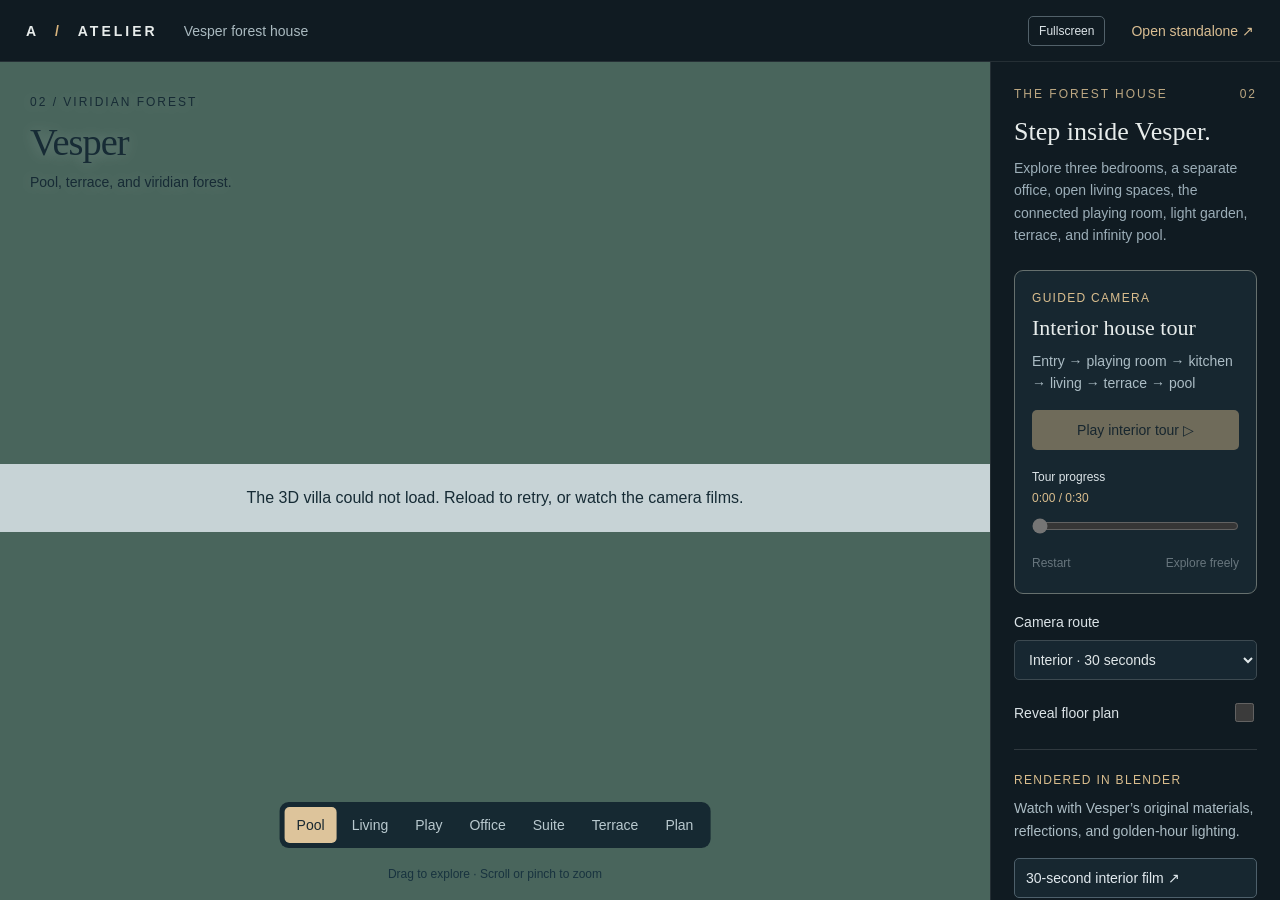
==== web/luxury/index.html @ 3bc0e454 "Improve Vesper loading and fullscreen viewing" ====
<!doctype html><html lang="en"><head><meta charset="utf-8"><meta name="viewport" content="width=device-width,initial-scale=1"><title>Atelier — Vesper</title><link rel="stylesheet" href="style.css"><link rel="stylesheet" href="villa.css"><script type="importmap">{"imports":{"three":"./vendor/three.module.js"}}</script></head><body>
<header><div class="brand">A<span> / </span>ATELIER</div><span class="project">Vesper forest house</span><button id="fullscreen" type="button" style="margin-left:auto;border:1px solid #52616a;border-radius:5px;background:none;color:#dce4e8;padding:7px 10px;font-size:12px">Fullscreen</button><a href="./" target="_blank" rel="noopener" style="margin-left:0">Open standalone ↗</a></header>
<main><section id="viewport" aria-label="Interactive Vesper house"><div class="scene-label"><span>02 / VIRIDIAN FOREST</span><h1>Vesper</h1><p id="scene-caption">A quiet modern house at golden hour.</p></div><div id="loading" role="status">Loading the furnished forest house…</div><div class="views"><button data-view="exterior" class="active">Pool</button><button data-view="living">Living</button><button data-view="playing">Play</button><button data-view="office">Office</button><button data-view="primary">Suite</button><button data-view="terrace">Terrace</button><button data-view="plan">Plan</button></div><div class="hint">Drag to explore · Scroll or pinch to zoom</div><div id="film" hidden><video id="video" controls playsinline preload="none" poster="assets/interior.png"></video><button id="close-film">Back to 3D ×</button></div></section>
<aside><div class="panel-title"><span>THE FOREST HOUSE</span><b>02</b></div><h2>Step inside Vesper.</h2><p class="intro">Explore three bedrooms, a separate office, open living spaces, the connected playing room, light garden, terrace, and infinity pool.</p>
<div class="tour-card"><span class="kicker">GUIDED CAMERA</span><h3>Interior house tour</h3><p>Entry → playing room → kitchen → living → terrace → pool</p><button id="play" disabled>Play interior tour ▷</button><div class="timeline"><label for="progress">Tour progress <output id="elapsed">0:00 / 0:30</output></label><input id="progress" aria-label="Tour progress" type="range" min="0" max="30" step="0.05" value="0" disabled></div><div class="tour-actions"><button id="restart" disabled>Restart</button><button id="exit-tour" disabled>Explore freely</button></div></div>
<label for="tour-select">Camera route</label><select id="tour-select"><option value="interior">Interior · 30 seconds</option><option value="exterior">Golden-hour house tour · 35 seconds</option></select>
<div class="toggle"><label for="reveal">Reveal floor plan</label><input type="checkbox" id="reveal" disabled></div>
<div class="films"><span class="kicker">RENDERED IN BLENDER</span><p>Watch with Vesper’s original materials, reflections, and golden-hour lighting.</p><button data-film="interior">30-second interior film ↗</button><button data-film="exterior">35-second house tour ↗</button></div>
<div class="metrics"><div><strong>3</strong><span>furnished bedrooms</span></div><div><strong>7 m²</strong><span>connected playing room</span></div></div><p id="status" role="status">Loading the scene and camera paths.</p><a class="builder-link" href="concept.html">Open concept builder ↗</a><p class="note">Live 3D uses an optimized forest and compressed geometry for smooth browsing. Camera films preserve the full Blender render.</p></aside></main><script type="module" src="villa.js"></script></body></html>
---- web/luxury/style.css ----
:root{font-family:Arial,sans-serif;color:#e7eceb;background:#101b22;font-size:16px;color-scheme:dark}*{box-sizing:border-box}body{margin:0}button,input,select{font:inherit}button,a,input,select{touch-action:manipulation}button{cursor:pointer}button:focus-visible,a:focus-visible,input:focus-visible,select:focus-visible{outline:2px solid #e3bd7b;outline-offset:4px}header{height:62px;display:flex;align-items:center;gap:26px;padding:0 26px;border-bottom:1px solid #ffffff16;background:#101b22}.brand{font-size:14px;letter-spacing:3px;font-weight:700}.brand span{color:#d9b47d;padding:0 9px}.project{color:#aabac0;font-size:14px}header a{margin-left:auto;color:#d9bd92;text-decoration:none;font-size:14px}main{display:grid;grid-template-columns:minmax(0,1fr) 290px;height:calc(100dvh - 62px)}#viewport{position:relative;overflow:hidden;min-height:390px;background:#96aeb9}canvas{display:block;width:100%;height:100%;touch-action:none}.scene-label{position:absolute;top:30px;left:30px;pointer-events:none;color:#172b35;text-shadow:0 1px 15px #ffffff40}.scene-label span{font-size:12px;letter-spacing:2px}.scene-label h1{font-family:Georgia,serif;font-size:clamp(25px,3vw,42px);font-weight:400;letter-spacing:-1px;margin:10px 0}.scene-label p{font-size:14px;margin:0}.views{position:absolute;z-index:1;bottom:52px;left:50%;transform:translateX(-50%);display:flex;gap:3px;background:#12242fe8;padding:5px;border-radius:9px;white-space:nowrap}.views button{border:0;background:none;color:#b9c9cf;padding:10px 12px;border-radius:5px;font-size:14px}.views button.active,.views button[aria-pressed=true]{background:#ddc49b;color:#182831}.hint{position:absolute;bottom:19px;width:100%;text-align:center;color:#18333f;font-size:12px}aside{padding:25px 23px;overflow:auto;border-left:1px solid #ffffff16}.panel-title{display:flex;justify-content:space-between;font-size:12px;letter-spacing:2px;color:#bca782}.panel-title b{font-weight:400}h2{font-family:Georgia,serif;font-size:26px;font-weight:400;margin:16px 0 10px}.intro{font-size:14px;color:#9caeb8;line-height:1.6;margin:0 0 23px}label,legend{font-size:14px;color:#dbe3e7}label{display:block;margin-top:20px}output{float:right;color:#dabe8e}input[type=range]{width:100%;accent-color:#d7b880;margin:13px 0 0}fieldset{padding:0;margin:23px 0 0;border:0}.finishes{display:flex;gap:6px;margin-top:12px}.finishes button{flex:1;padding:8px 2px;background:#172731;border:1px solid #33414a;color:#a8bac4;font-size:12px;border-radius:5px}.finishes button[aria-pressed=true]{border-color:#dabe8e;color:#eed5ac}.finishes i{display:block;width:28px;height:28px;border-radius:50%;margin:0 auto 8px}select{margin-top:10px;padding:10px;width:100%;background:#172731;border:1px solid #3d4a51;border-radius:5px;color:#e0e7e9;font-size:14px}.toggle{display:flex;align-items:center;justify-content:space-between;margin-top:20px}.toggle label{margin:0}.toggle input{width:19px;height:19px;accent-color:#d7b880}.metrics{display:flex;gap:22px;border-top:1px solid #ffffff20;margin-top:24px;padding-top:21px}.metrics strong{font-size:25px;font-weight:400;color:#ead1ab;display:block}.metrics span{font-size:12px;color:#97aab5;display:block;margin-top:7px}.note{font-size:12px;line-height:1.6;color:#9cafbb;margin:18px 0}.actions{display:flex;gap:8px}.actions button{padding:11px 14px;border:1px solid #52616a;border-radius:5px;background:none;color:#dce4e8;font-size:14px}.actions button:first-child{background:#dabe8e;color:#15242d;border-color:#dabe8e}#status{font-size:12px;color:#b9c6cc;min-height:20px}#loading{position:absolute;top:48%;width:100%;text-align:center;padding:25px;color:#162b35;background:#dce5e9dd}#loading:empty{display:none}@media(max-width:680px){header{padding:0 15px;gap:12px}.project{display:none}main{display:flex;flex-direction:column;height:auto}#viewport{height:57dvh;min-height:360px}aside{overflow:visible;padding:24px;border-left:0}.scene-label{top:20px;left:20px}.views button{padding:9px;font-size:12px}.hint{font-size:11px}header a{font-size:12px}.metrics{justify-content:space-between}}@media(prefers-reduced-motion:reduce){*{scroll-behavior:auto}}
---- web/luxury/villa.css ----
h3{font-family:Georgia,serif;font-size:22px;font-weight:400;margin:9px 0}.tour-card{border:1px solid #66706e;background:#172730;padding:17px;border-radius:9px}.kicker{font-size:12px;letter-spacing:1.3px;color:#dabe8e}.tour-card p,.films p{font-size:14px;color:#acbdc5;line-height:1.6;margin:9px 0 16px}.tour-card>button{width:100%;padding:12px;border:0;border-radius:5px;background:#dabe8e;color:#17252d;font-size:14px}.tour-card label{font-size:12px}.tour-card output{float:none;display:block;margin-top:7px}.tour-actions{display:flex;gap:8px;justify-content:space-between;margin-top:12px}.tour-actions button{background:none;color:#c9d5db;border:0;padding:6px 0;font-size:12px}.films{border-top:1px solid #ffffff22;margin-top:24px;padding-top:20px}.films button{display:block;width:100%;margin-top:9px;padding:11px;text-align:left;border:1px solid #4e606b;border-radius:5px;color:#e1e9ee;background:#172730;font-size:14px}.builder-link{color:#dabe8e;font-size:14px;text-underline-offset:5px}.scene-label{z-index:1}.views{z-index:2}button:disabled{opacity:.45;cursor:wait}#film{position:absolute;inset:0;background:#080d11;z-index:5;display:flex;align-items:center;justify-content:center}#film[hidden]{display:none}#film video{width:100%;height:100%;object-fit:contain}#close-film{position:absolute;top:18px;right:18px;background:#14232e;border:1px solid #b6c4cc;color:#fff;border-radius:6px;padding:11px;z-index:6}.scene-label p{max-width:300px}#loading{z-index:4}aside{scrollbar-width:thin}#viewport canvas{outline:none}@media(max-width:680px){.scene-label h1{font-size:27px}.scene-label p{font-size:12px}.scene-label span{font-size:11px}#viewport{min-height:380px}.views{bottom:42px}.hint{bottom:13px}.tour-card output{float:right;display:inline;margin-top:0}}

#viewport[data-mode=interior] .scene-label,#viewport[data-mode=living] .scene-label,#viewport[data-mode=playing] .scene-label{padding:12px 16px;background:#d9e2e5df;border-radius:7px;top:18px;left:18px}#viewport[data-mode=interior] .scene-label h1,#viewport[data-mode=living] .scene-label h1,#viewport[data-mode=playing] .scene-label h1{display:none}#viewport[data-mode=interior] .scene-label span,#viewport[data-mode=living] .scene-label span,#viewport[data-mode=playing] .scene-label span{display:none}
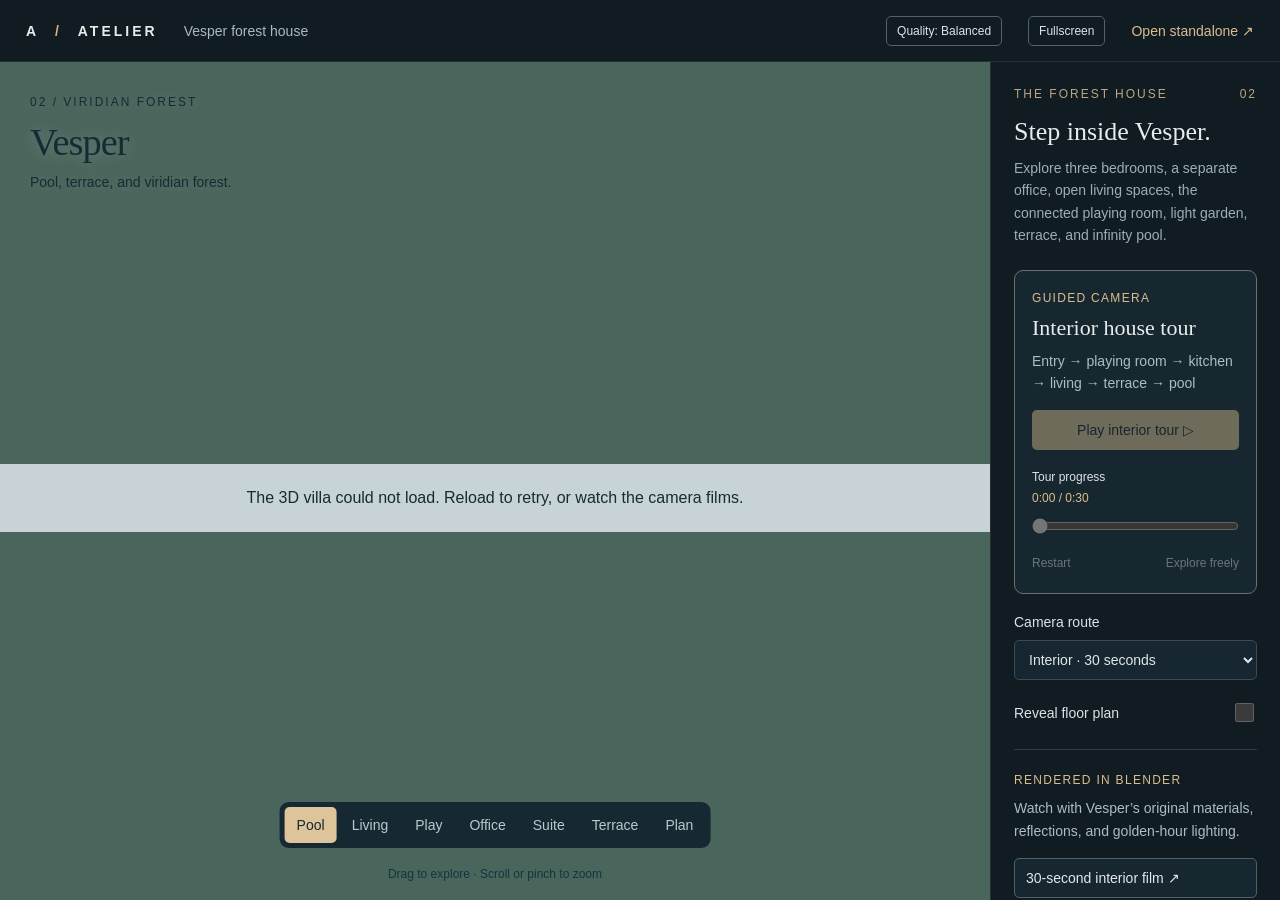
==== commit 7e105a0c: "Add Vesper graphics quality control" ====
--- a/web/luxury/index.html
+++ b/web/luxury/index.html
@@ -1,5 +1,5 @@
 <!doctype html><html lang="en"><head><meta charset="utf-8"><meta name="viewport" content="width=device-width,initial-scale=1"><title>Atelier — Vesper</title><link rel="stylesheet" href="style.css"><link rel="stylesheet" href="villa.css"><script type="importmap">{"imports":{"three":"./vendor/three.module.js"}}</script></head><body>
-<header><div class="brand">A<span> / </span>ATELIER</div><span class="project">Vesper forest house</span><button id="fullscreen" type="button" style="margin-left:auto;border:1px solid #52616a;border-radius:5px;background:none;color:#dce4e8;padding:7px 10px;font-size:12px">Fullscreen</button><a href="./" target="_blank" rel="noopener" style="margin-left:0">Open standalone ↗</a></header>
+<header><div class="brand">A<span> / </span>ATELIER</div><span class="project">Vesper forest house</span><button id="quality" type="button" style="margin-left:auto;border:1px solid #52616a;border-radius:5px;background:none;color:#dce4e8;padding:7px 10px;font-size:12px">Quality: Balanced</button><button id="fullscreen" type="button" style="border:1px solid #52616a;border-radius:5px;background:none;color:#dce4e8;padding:7px 10px;font-size:12px">Fullscreen</button><a href="./" target="_blank" rel="noopener" style="margin-left:0">Open standalone ↗</a></header>
 <main><section id="viewport" aria-label="Interactive Vesper house"><div class="scene-label"><span>02 / VIRIDIAN FOREST</span><h1>Vesper</h1><p id="scene-caption">A quiet modern house at golden hour.</p></div><div id="loading" role="status">Loading the furnished forest house…</div><div class="views"><button data-view="exterior" class="active">Pool</button><button data-view="living">Living</button><button data-view="playing">Play</button><button data-view="office">Office</button><button data-view="primary">Suite</button><button data-view="terrace">Terrace</button><button data-view="plan">Plan</button></div><div class="hint">Drag to explore · Scroll or pinch to zoom</div><div id="film" hidden><video id="video" controls playsinline preload="none" poster="assets/interior.png"></video><button id="close-film">Back to 3D ×</button></div></section>
 <aside><div class="panel-title"><span>THE FOREST HOUSE</span><b>02</b></div><h2>Step inside Vesper.</h2><p class="intro">Explore three bedrooms, a separate office, open living spaces, the connected playing room, light garden, terrace, and infinity pool.</p>
 <div class="tour-card"><span class="kicker">GUIDED CAMERA</span><h3>Interior house tour</h3><p>Entry → playing room → kitchen → living → terrace → pool</p><button id="play" disabled>Play interior tour ▷</button><div class="timeline"><label for="progress">Tour progress <output id="elapsed">0:00 / 0:30</output></label><input id="progress" aria-label="Tour progress" type="range" min="0" max="30" step="0.05" value="0" disabled></div><div class="tour-actions"><button id="restart" disabled>Restart</button><button id="exit-tour" disabled>Explore freely</button></div></div>
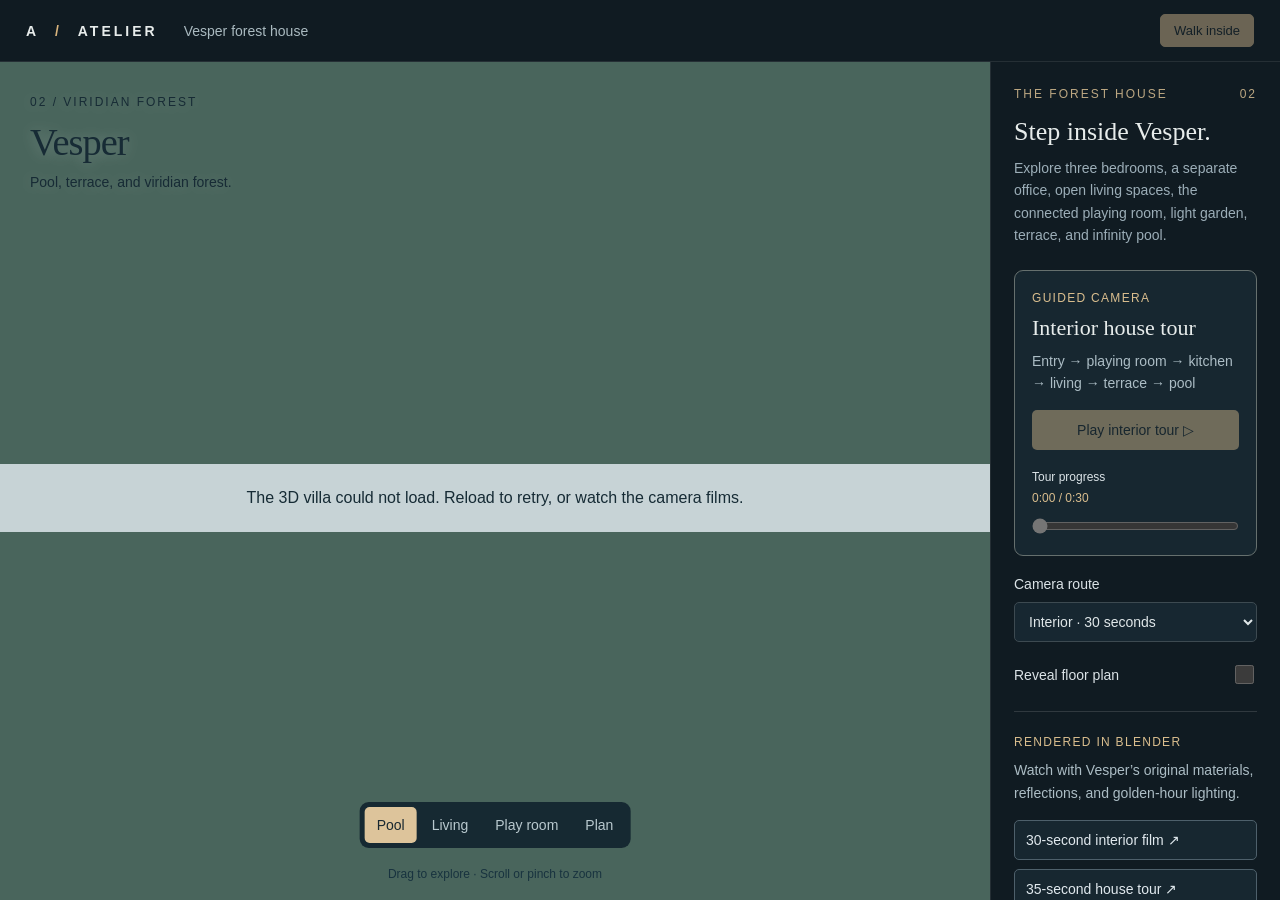
==== commit 39e315f6: "Simplify Vesper UI and add first-person walk" ====
--- a/web/luxury/index.html
+++ b/web/luxury/index.html
@@ -1,9 +1,9 @@
 <!doctype html><html lang="en"><head><meta charset="utf-8"><meta name="viewport" content="width=device-width,initial-scale=1"><title>Atelier — Vesper</title><link rel="stylesheet" href="style.css"><link rel="stylesheet" href="villa.css"><script type="importmap">{"imports":{"three":"./vendor/three.module.js"}}</script></head><body>
-<header><div class="brand">A<span> / </span>ATELIER</div><span class="project">Vesper forest house</span><button id="quality" type="button" style="margin-left:auto;border:1px solid #52616a;border-radius:5px;background:none;color:#dce4e8;padding:7px 10px;font-size:12px">Quality: Balanced</button><button id="fullscreen" type="button" style="border:1px solid #52616a;border-radius:5px;background:none;color:#dce4e8;padding:7px 10px;font-size:12px">Fullscreen</button><a href="./" target="_blank" rel="noopener" style="margin-left:0">Open standalone ↗</a></header>
-<main><section id="viewport" aria-label="Interactive Vesper house"><div class="scene-label"><span>02 / VIRIDIAN FOREST</span><h1>Vesper</h1><p id="scene-caption">A quiet modern house at golden hour.</p></div><div id="loading" role="status">Loading the furnished forest house…</div><div class="views"><button data-view="exterior" class="active">Pool</button><button data-view="living">Living</button><button data-view="playing">Play</button><button data-view="office">Office</button><button data-view="primary">Suite</button><button data-view="terrace">Terrace</button><button data-view="plan">Plan</button></div><div class="hint">Drag to explore · Scroll or pinch to zoom</div><div id="film" hidden><video id="video" controls playsinline preload="none" poster="assets/interior.png"></video><button id="close-film">Back to 3D ×</button></div></section>
+<header><div class="brand">A<span> / </span>ATELIER</div><span class="project">Vesper forest house</span><button id="walk" type="button" disabled style="margin-left:auto;border:1px solid #d9bd92;border-radius:5px;background:#d9bd92;color:#17252d;padding:8px 13px;font-size:13px">Walk inside</button></header>
+<main><section id="viewport" aria-label="Interactive Vesper house"><div class="scene-label"><span>02 / VIRIDIAN FOREST</span><h1>Vesper</h1><p id="scene-caption">A quiet modern house at golden hour.</p></div><div id="loading" role="status">Loading the furnished forest house…</div><div class="views"><button data-view="exterior" class="active">Pool</button><button data-view="living">Living</button><button data-view="playing">Play room</button><button data-view="plan">Plan</button></div><div class="hint">Drag to explore · Scroll or pinch to zoom</div><div id="film" hidden><video id="video" controls playsinline preload="none" poster="assets/interior.png"></video><button id="close-film">Back to 3D ×</button></div></section>
 <aside><div class="panel-title"><span>THE FOREST HOUSE</span><b>02</b></div><h2>Step inside Vesper.</h2><p class="intro">Explore three bedrooms, a separate office, open living spaces, the connected playing room, light garden, terrace, and infinity pool.</p>
-<div class="tour-card"><span class="kicker">GUIDED CAMERA</span><h3>Interior house tour</h3><p>Entry → playing room → kitchen → living → terrace → pool</p><button id="play" disabled>Play interior tour ▷</button><div class="timeline"><label for="progress">Tour progress <output id="elapsed">0:00 / 0:30</output></label><input id="progress" aria-label="Tour progress" type="range" min="0" max="30" step="0.05" value="0" disabled></div><div class="tour-actions"><button id="restart" disabled>Restart</button><button id="exit-tour" disabled>Explore freely</button></div></div>
+<div class="tour-card"><span class="kicker">GUIDED CAMERA</span><h3>Interior house tour</h3><p>Entry → playing room → kitchen → living → terrace → pool</p><button id="play" disabled>Play interior tour ▷</button><div class="timeline"><label for="progress">Tour progress <output id="elapsed">0:00 / 0:30</output></label><input id="progress" aria-label="Tour progress" type="range" min="0" max="30" step="0.05" value="0" disabled></div></div>
 <label for="tour-select">Camera route</label><select id="tour-select"><option value="interior">Interior · 30 seconds</option><option value="exterior">Golden-hour house tour · 35 seconds</option></select>
 <div class="toggle"><label for="reveal">Reveal floor plan</label><input type="checkbox" id="reveal" disabled></div>
 <div class="films"><span class="kicker">RENDERED IN BLENDER</span><p>Watch with Vesper’s original materials, reflections, and golden-hour lighting.</p><button data-film="interior">30-second interior film ↗</button><button data-film="exterior">35-second house tour ↗</button></div>
-<div class="metrics"><div><strong>3</strong><span>furnished bedrooms</span></div><div><strong>7 m²</strong><span>connected playing room</span></div></div><p id="status" role="status">Loading the scene and camera paths.</p><a class="builder-link" href="concept.html">Open concept builder ↗</a><p class="note">Live 3D uses an optimized forest and compressed geometry for smooth browsing. Camera films preserve the full Blender render.</p></aside></main><script type="module" src="villa.js"></script></body></html>
+<div class="metrics"><div><strong>3</strong><span>furnished bedrooms</span></div><div><strong>7 m²</strong><span>connected playing room</span></div></div><p id="status" role="status">Loading the scene and camera paths.</p><p class="note">Live 3D uses an optimized forest and compressed geometry for smooth browsing. Camera films preserve the full Blender render.</p></aside></main><script type="module" src="villa.js"></script></body></html>
